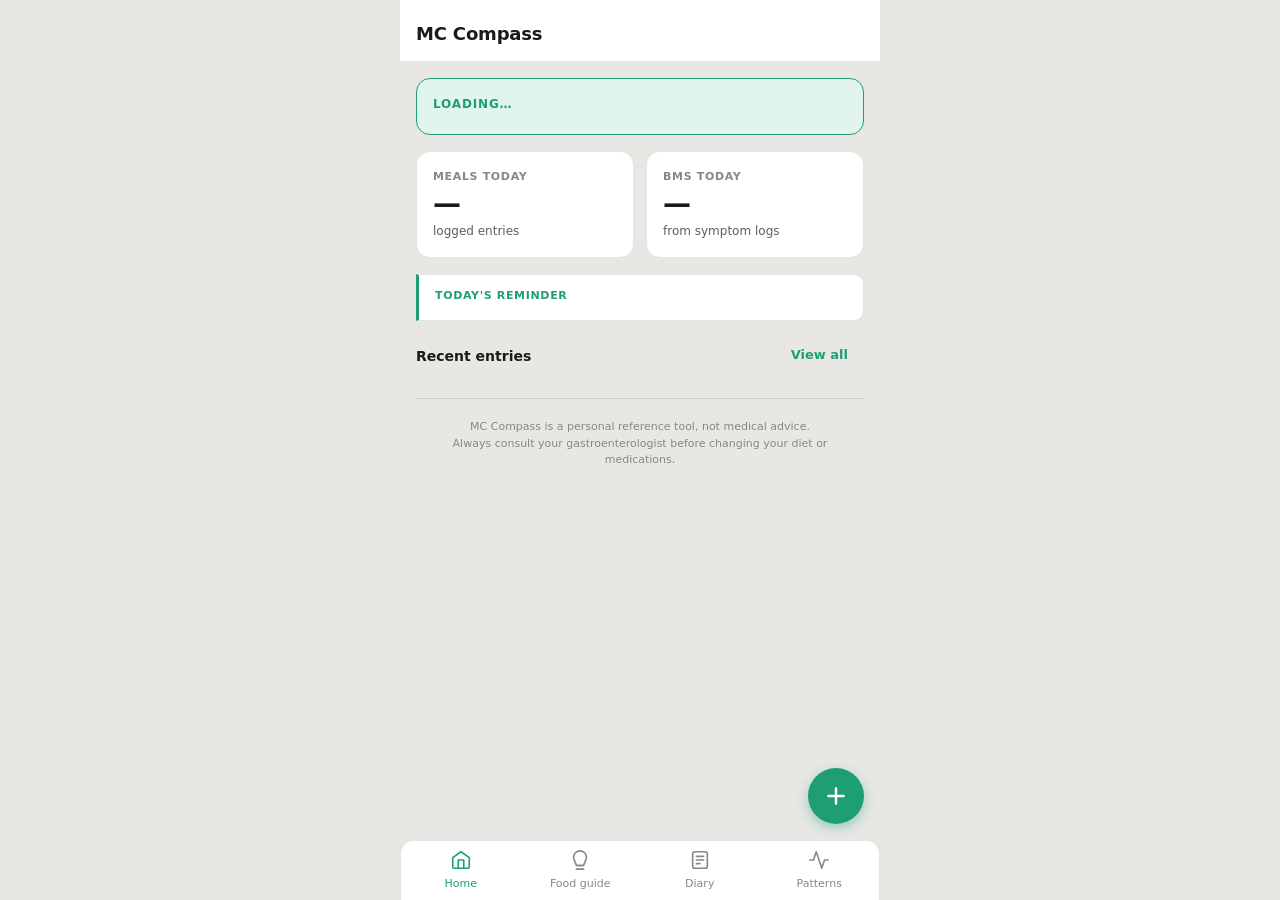
==== index.html @ d4546a67 "Add files via upload" ====
<!DOCTYPE html>
<html lang="en">
<head>
  <meta charset="UTF-8" />
  <meta name="viewport" content="width=device-width, initial-scale=1.0" />
  <meta name="description" content="MC Compass — personal dietary reference and symptom diary for lymphocytic colitis recovery." />
  <meta name="theme-color" content="#1D9E75" />
  <meta name="apple-mobile-web-app-capable" content="yes" />
  <meta name="apple-mobile-web-app-status-bar-style" content="default" />
  <meta name="apple-mobile-web-app-title" content="MC Compass" />
  <link rel="manifest" href="manifest.json" />
  <link rel="apple-touch-icon" href="icons/icon-192.png" />
  <link rel="stylesheet" href="style.css" />
  <title>MC Compass</title>
</head>
<body>

  <!-- Page header -->
  <header class="page-header">
    <span class="page-title">MC Compass</span>
    <span id="today-date" class="text-xs text-hint"></span>
  </header>

  <main class="page" id="main-content">

    <!-- Recovery phase banner -->
    <div class="phase-banner" id="phase-banner" role="status" aria-live="polite">
      <p class="phase-banner__week" id="phase-week">Loading…</p>
      <p class="phase-banner__title" id="phase-title"></p>
      <p class="phase-banner__desc" id="phase-desc"></p>
    </div>

    <!-- Today's summary — 2-up metric cards -->
    <div class="metric-grid" aria-label="Today's summary">
      <div class="metric-card">
        <p class="metric-card__label">Meals today</p>
        <p class="metric-card__value" id="meal-count">—</p>
        <p class="metric-card__sub">logged entries</p>
      </div>
      <div class="metric-card">
        <p class="metric-card__label">BMs today</p>
        <p class="metric-card__value" id="bm-count">—</p>
        <p class="metric-card__sub" id="bm-sub">from symptom logs</p>
      </div>
    </div>

    <!-- Daily tip -->
    <div class="tip-card" id="tip-card" aria-label="Daily reminder">
      <p class="tip-card__label">Today's reminder</p>
      <p class="tip-card__text" id="tip-text"></p>
    </div>

    <!-- Recent entries — last 3 -->
    <section aria-labelledby="recent-heading">
      <div style="display:flex; align-items:center; justify-content:space-between; margin-bottom:10px;">
        <h2 id="recent-heading" class="text-sm" style="font-weight:600;">Recent entries</h2>
        <a href="diary.html" class="btn btn--ghost btn--sm">View all</a>
      </div>
      <div id="recent-entries">
        <!-- Populated by JS -->
      </div>
    </section>

    <!-- Medical disclaimer — required on every screen -->
    <p class="disclaimer">
      MC Compass is a personal reference tool, not medical advice.<br>
      Always consult your gastroenterologist before changing your diet or medications.
    </p>

  </main>

  <!-- Floating action button — quick diary entry -->
  <button class="fab" id="fab" aria-label="Add diary entry">
    <svg viewBox="0 0 24 24" aria-hidden="true">
      <line x1="12" y1="5" x2="12" y2="19" />
      <line x1="5" y1="12" x2="19" y2="12" />
    </svg>
  </button>

  <!-- Bottom navigation -->
  <nav class="bottom-nav" aria-label="Main navigation">
    <a href="index.html" class="nav-item active" aria-current="page">
      <svg viewBox="0 0 24 24" aria-hidden="true">
        <path d="M3 9.5L12 3l9 6.5V20a1 1 0 01-1 1H4a1 1 0 01-1-1V9.5z" />
        <path d="M9 21V12h6v9" />
      </svg>
      Home
    </a>
    <a href="food-guide.html" class="nav-item">
      <svg viewBox="0 0 24 24" aria-hidden="true">
        <path d="M12 2a7 7 0 017 7c0 4-3 6.5-3 9H8c0-2.5-3-5-3-9a7 7 0 017-7z" />
        <line x1="8" y1="22" x2="16" y2="22" />
        <line x1="9" y1="18" x2="15" y2="18" />
      </svg>
      Food guide
    </a>
    <a href="diary.html" class="nav-item">
      <svg viewBox="0 0 24 24" aria-hidden="true">
        <rect x="4" y="3" width="16" height="18" rx="2" />
        <line x1="8" y1="8" x2="16" y2="8" />
        <line x1="8" y1="12" x2="16" y2="12" />
        <line x1="8" y1="16" x2="12" y2="16" />
      </svg>
      Diary
    </a>
    <a href="patterns.html" class="nav-item">
      <svg viewBox="0 0 24 24" aria-hidden="true">
        <polyline points="22 12 18 12 15 21 9 3 6 12 2 12" />
      </svg>
      Patterns
    </a>
  </nav>

  <script type="module">
    import {
      todayString,
      formatDateDisplay,
      formatDateShort,
      loadSettings,
      saveSettings,
      currentRecoveryWeek,
      loadAllEntries,
      getTodaysEntries,
      getSymptomSummary,
      getDailyBMTotals,
    } from 'diary.js';

    // ── On first visit, record today as recovery start date ──────────────────
    const settings = loadSettings();
    if (!settings.recoveryStartDate) {
      saveSettings({ recoveryStartDate: todayString() });
    }

    // ── Today's date display ─────────────────────────────────────────────────
    document.getElementById('today-date').textContent =
      formatDateDisplay(todayString());

    // ── Recovery phase banner ────────────────────────────────────────────────
    //
    // Three phases, determined by both time and symptom data:
    //
    //   Phase 1 — Mucosal repair (weeks 1–6)
    //     Strict safe foods only. No caution foods yet.
    //
    //   Phase 2 — Careful reintroduction (week 6+)
    //     Caution foods can be trialed one at a time, tracked in the diary.
    //
    //   Phase 3 — Maintenance (week 6+ AND symptom stability achieved)
    //     Symptom stability = 7-day rolling average ≤ 1.5 BMs/day
    //     AND no urgency days in the last 7 days.
    //     This reflects clinical normalisation, not just calendar time.
    //
    function getPhase() {
      const week = currentRecoveryWeek() || 1;

      if (week <= 6) {
        return {
          id: 'repair',
          week: `Week ${week} of recovery`,
          title: 'Mucosal repair phase',
          desc: 'Stick to safe foods only. No caution foods yet. Focus on ' +
                'soluble fibre, lean protein, and staying hydrated.',
          color: 'safe',
        };
      }

      // Week 6+ — check symptom stability for maintenance phase
      const bm7 = getDailyBMTotals(7);
      const trackedDays = bm7.filter(d => d.bmCount !== null);
      const avgBMs = trackedDays.length > 0
        ? trackedDays.reduce((s, d) => s + d.bmCount, 0) / trackedDays.length
        : null;

      const summary7 = getSymptomSummary(7);
      const noRecentUrgency = summary7.urgencyDays === 0;
      const stableAvg = avgBMs !== null && avgBMs <= 1.5;
      const hasEnoughData = trackedDays.length >= 5; // need at least 5 days logged

      if (hasEnoughData && stableAvg && noRecentUrgency) {
        return {
          id: 'maintenance',
          week: `Week ${week} · Maintenance`,
          title: 'Maintenance phase — well done',
          desc: 'Your symptoms have normalised. Keep logging to track patterns ' +
                'and catch early signs of a flare. Caution foods can now be ' +
                'trialed carefully, one at a time.',
          color: 'safe',
        };
      }

      return {
        id: 'reintroduction',
        week: `Week ${week} of recovery`,
        title: 'Careful reintroduction phase',
        desc: 'You can begin testing caution foods one at a time. Wait 3 days ' +
              'between each new food and log your response. Safe foods remain ' +
              'your baseline.',
        color: 'safe',
      };
    }

    const phase = getPhase();
    document.getElementById('phase-week').textContent  = phase.week;
    document.getElementById('phase-title').textContent = phase.title;
    document.getElementById('phase-desc').textContent  = phase.desc;

    // Style the banner differently in maintenance phase
    if (phase.id === 'maintenance') {
      const banner = document.getElementById('phase-banner');
      banner.style.borderColor = 'var(--color-safe)';
      banner.style.background  = 'var(--color-safe-bg)';
    }

    // ── Today's metrics ──────────────────────────────────────────────────────
    const todayEntries  = getTodaysEntries();
    const mealCount     = todayEntries.filter(e => e.type === 'meal').length;
    const symptomToday  = todayEntries.filter(e => e.type === 'symptom');
    const bmToday       = symptomToday.reduce((s, e) => s + (e.bmCount || 0), 0);
    const hasUrgency    = symptomToday.some(e => e.urgency === true);

    document.getElementById('meal-count').textContent = mealCount;
    document.getElementById('bm-count').textContent   = symptomToday.length > 0
      ? bmToday : '—';

    if (hasUrgency) {
      const sub = document.getElementById('bm-sub');
      sub.textContent = 'urgency logged today';
      sub.style.color = 'var(--color-caution)';
    }

    // Colour-code the BM count
    const bmEl = document.getElementById('bm-count');
    if (bmToday >= 4)      bmEl.style.color = 'var(--color-avoid)';
    else if (bmToday >= 2) bmEl.style.color = 'var(--color-caution)';
    else if (bmToday >= 0 && symptomToday.length > 0)
                           bmEl.style.color = 'var(--color-safe)';

    // ── Daily tips ───────────────────────────────────────────────────────────
    //
    // Rotates daily based on day-of-year so the same tip doesn't show
    // two days in a row. All tips are sourced from the verified guidance
    // in this conversation — nothing invented.
    //
    const TIPS = [
      'Cook rice or potatoes, then cool them in the fridge before reheating. This increases resistant starch, which feeds beneficial gut bacteria.',
      'Carrots must be peeled AND steamed until completely soft before eating. Raw or crunchy carrots will worsen symptoms.',
      'Decaf coffee still contains chlorogenic acids that stimulate your colon. Switch to ginger or chamomile tea instead.',
      'Aim for 5–6 small meals rather than 3 large ones. Large meals trigger the gastrocolic reflex, which worsens urgency.',
      'Check every packaged food label for artificial sweeteners — they appear in "diet," "light," and "sugar-free" products and are toxic to gut bacteria.',
      'Banana is the only raw fruit confirmed safe right now. All other fruit must be cooked, canned, or peeled and very ripe.',
      'Oats must be rolled or instant — not steel-cut. Steel-cut oats retain more insoluble fibre that can worsen loose stools.',
      'Olive oil is your only cooking fat right now — approximately 1 teaspoon per meal as a drizzle. No butter, no coconut oil.',
      'Hydration matters even when you\'re not in a flare. Loose stools cause ongoing fluid and electrolyte loss. Coconut water or bone broth replaces electrolytes better than plain water.',
      'The green tops of spring onions are lower FODMAP than the white bulb. If you want onion flavour, use a small amount of the green part only — cooked.',
      'Salmon baked with lemon juice is one of the most anti-inflammatory meals available. Omega-3 fatty acids directly reduce colonic inflammation.',
      'A food diary is the only reliable way to find your personal triggers. Write down what you eat and note any symptoms 1 hour and 4 hours later.',
      'Peppermint tea reduces intestinal spasm — but if you have heartburn or reflux, use ginger or chamomile instead.',
      'Spinach must be fully wilted before eating. Blending cooked spinach into soups is the easiest way to get the nutrients without the fibre impact.',
      'When reintroducing a new food, add one at a time and wait 3 full days before adding the next. This is the only way to identify which foods are your personal triggers.',
      'Gluten is worth trialing an elimination of — even without celiac, it can maintain background colonic inflammation. Try 4–6 weeks without it.',
      'NSAIDs (ibuprofen, naproxen, aspirin) are one of the strongest triggers for lymphocytic colitis. Use acetaminophen (Tylenol) for pain instead.',
      'Sweet potato should be peeled and boiled until soft — not baked with the skin on. The skin adds insoluble fibre that worsens loose stools.',
      'Turmeric with a pinch of black pepper is anti-inflammatory and safe to add to cooked dishes. The black pepper dramatically increases curcumin absorption.',
      'Bone broth is more than a warm drink — it provides collagen precursors that support gut lining repair. Sip it warm between meals.',
      'Chicory and Pero coffee substitutes are high in inulin — a FODMAP fibre that pulls water into the colon. Avoid until full recovery.',
      'The goal right now is soluble fibre, not insoluble fibre. Soluble fibre (oats, banana, cooked vegetables) forms a gel that slows transit. Insoluble fibre (raw veg, whole grains, nuts) speeds it up.',
    ];

    const dayOfYear = Math.floor(
      (new Date() - new Date(new Date().getFullYear(), 0, 0)) / 86400000
    );
    document.getElementById('tip-text').textContent =
      TIPS[dayOfYear % TIPS.length];

    // ── Recent entries ───────────────────────────────────────────────────────
    const allEntries   = loadAllEntries().slice(0, 3); // newest first, max 3
    const recentEl     = document.getElementById('recent-entries');

    if (allEntries.length === 0) {
      recentEl.innerHTML = `
        <div class="empty-state">
          <svg class="empty-state__icon" viewBox="0 0 24 24" aria-hidden="true">
            <rect x="4" y="3" width="16" height="18" rx="2"/>
            <line x1="8" y1="8" x2="16" y2="8"/>
            <line x1="8" y1="12" x2="16" y2="12"/>
            <line x1="8" y1="16" x2="12" y2="16"/>
          </svg>
          <p class="empty-state__title">No entries yet</p>
          <p class="empty-state__body">
            Tap the + button to log your first meal or symptom check.
          </p>
          <a href="diary.html?action=add-meal" class="btn btn--primary">
            Log your first meal
          </a>
        </div>`;
    } else {
      recentEl.innerHTML = allEntries.map(entry => {
        const isMeal = entry.type === 'meal';
        const label  = isMeal ? 'Meal' : 'Symptoms';
        const labelClass = isMeal
          ? 'entry-card__label--meal'
          : 'entry-card__label--symptom';

        let mainText = '';
        let metaText = '';

        if (isMeal) {
          const foods = Array.isArray(entry.foods) ? entry.foods : [];
          mainText = foods.length > 0 ? foods.join(', ') : 'Meal logged';
          metaText = entry.portion ? `Portion: ${entry.portion}` : '';
        } else {
          const bms     = entry.bmCount ?? 0;
          const urgency = entry.urgency ? ' · Urgency' : '';
          const bloat   = typeof entry.bloating === 'number'
            ? ` · Bloating ${entry.bloating}/5` : '';
          mainText = `${bms} BM${bms !== 1 ? 's' : ''}${urgency}${bloat}`;
          metaText = entry.symptomNotes || '';
        }

        const dateLabel = entry.date === todayString()
          ? 'Today'
          : formatDateShort(entry.date);

        return `
          <div class="entry-card">
            <span class="entry-card__time">${dateLabel}<br>${entry.time}</span>
            <div class="entry-card__content">
              <p class="entry-card__label ${labelClass}">${label}</p>
              <p class="entry-card__foods">${mainText}</p>
              ${metaText ? `<p class="entry-card__meta">${metaText}</p>` : ''}
            </div>
          </div>`;
      }).join('');
    }

    // ── FAB — navigate to diary with quick-add intent ────────────────────────
    document.getElementById('fab').addEventListener('click', () => {
      window.location.href = 'diary.html?action=add-meal';
    });

    // ── Service worker registration ──────────────────────────────────────────
    if ('serviceWorker' in navigator) {
      navigator.serviceWorker.register('sw.js').catch(err => {
        console.warn('Service worker registration failed:', err);
      });
    }
  </script>

</body>
</html>
---- style.css ----
/*
 * style.css
 * Lymphocytic Colitis Companion — Shared Styles
 *
 * Design decisions:
 *   - Mobile-first. Base styles target 375px (iPhone SE). Desktop gets
 *     a centred single-column layout capped at 480px — this is a personal
 *     health tool, not a dashboard, so wide layouts add nothing.
 *   - Three-tier colour system mirrors the food data tiers:
 *       --color-safe    teal   #1D9E75  (matches PWA theme_color in manifest)
 *       --color-caution amber  #BA7517
 *       --color-avoid   red    #E24B4A
 *   - Typography: system-ui stack — no web font requests, fast first paint,
 *     works offline without a CDN dependency.
 *   - Reduced motion respected via prefers-reduced-motion.
 *   - Focus rings visible for keyboard/switch access.
 *   - Bottom nav uses safe-area-inset for iPhone notch/home bar clearance.
 */

/* ─── RESET & ROOT ─────────────────────────────────────────────────────────── */

*, *::before, *::after {
  box-sizing: border-box;
  margin: 0;
  padding: 0;
}

:root {
  /* Tier colours */
  --color-safe:           #1D9E75;
  --color-safe-bg:        #E1F5EE;
  --color-safe-text:      #085041;
  --color-caution:        #BA7517;
  --color-caution-bg:     #FAEEDA;
  --color-caution-text:   #633806;
  --color-avoid:          #E24B4A;
  --color-avoid-bg:       #FCEBEB;
  --color-avoid-text:     #501313;

  /* Neutrals */
  --color-bg:             #ffffff;
  --color-surface:        #f7f6f3;
  --color-border:         rgba(0, 0, 0, 0.10);
  --color-border-strong:  rgba(0, 0, 0, 0.22);
  --color-text:           #1a1a1a;
  --color-text-secondary: #5f5e5a;
  --color-text-hint:      #888780;

  /* Interactive */
  --color-primary:        #1D9E75;
  --color-primary-dark:   #0F6E56;
  --color-focus-ring:     #1D9E75;

  /* Typography */
  --font:        system-ui, -apple-system, BlinkMacSystemFont, "Segoe UI",
                 Roboto, Helvetica, Arial, sans-serif;
  --font-mono:   ui-monospace, "SF Mono", Consolas, monospace;

  /* Spacing scale */
  --space-1:  4px;
  --space-2:  8px;
  --space-3:  12px;
  --space-4:  16px;
  --space-5:  20px;
  --space-6:  24px;
  --space-8:  32px;

  /* Radius */
  --radius-sm: 6px;
  --radius-md: 10px;
  --radius-lg: 14px;
  --radius-pill: 999px;

  /* Shadows — subtle only, no heavy elevation */
  --shadow-card: 0 1px 3px rgba(0,0,0,0.07), 0 1px 2px rgba(0,0,0,0.05);

  /* Nav */
  --nav-height: 60px;

  /* Layout */
  --max-width: 480px;
}

html {
  font-size: 16px;
  -webkit-text-size-adjust: 100%;
}

body {
  font-family: var(--font);
  font-size: 1rem;
  line-height: 1.6;
  color: var(--color-text);
  background: var(--color-surface);
  min-height: 100dvh;
  /* Push content above bottom nav */
  padding-bottom: calc(var(--nav-height) + env(safe-area-inset-bottom, 0px));
}

/* ─── LAYOUT ────────────────────────────────────────────────────────────────── */

.page {
  max-width: var(--max-width);
  margin: 0 auto;
  padding: var(--space-4);
}

/* Page header — title + optional action button */
.page-header {
  display: flex;
  align-items: center;
  justify-content: space-between;
  padding: var(--space-5) var(--space-4) var(--space-3);
  background: var(--color-bg);
  position: sticky;
  top: 0;
  z-index: 10;
  border-bottom: 1px solid var(--color-border);
  max-width: var(--max-width);
  margin: 0 auto;
}

.page-title {
  font-size: 1.125rem;
  font-weight: 600;
  color: var(--color-text);
  letter-spacing: -0.01em;
}

/* ─── BOTTOM NAVIGATION ─────────────────────────────────────────────────────── */
/*
 * Fixed bottom nav with four tabs. Uses safe-area-inset-bottom to clear
 * the iPhone home bar. Active tab uses the teal brand colour.
 */

.bottom-nav {
  position: fixed;
  bottom: 0;
  left: 0;
  right: 0;
  height: calc(var(--nav-height) + env(safe-area-inset-bottom, 0px));
  padding-bottom: env(safe-area-inset-bottom, 0px);
  background: var(--color-bg);
  border-top: 1px solid var(--color-border);
  display: flex;
  align-items: stretch;
  z-index: 100;
}

.nav-item {
  flex: 1;
  display: flex;
  flex-direction: column;
  align-items: center;
  justify-content: center;
  gap: var(--space-1);
  text-decoration: none;
  color: var(--color-text-hint);
  font-size: 0.6875rem;
  font-weight: 500;
  padding: var(--space-2) 0;
  transition: color 0.15s ease;
  -webkit-tap-highlight-color: transparent;
}

.nav-item svg {
  width: 22px;
  height: 22px;
  stroke: currentColor;
  fill: none;
  stroke-width: 1.75;
  stroke-linecap: round;
  stroke-linejoin: round;
  flex-shrink: 0;
}

.nav-item.active,
.nav-item:focus-visible {
  color: var(--color-primary);
}

.nav-item:focus-visible {
  outline: 2px solid var(--color-focus-ring);
  outline-offset: -2px;
}

/* ─── CARDS ─────────────────────────────────────────────────────────────────── */

.card {
  background: var(--color-bg);
  border-radius: var(--radius-lg);
  border: 1px solid var(--color-border);
  padding: var(--space-4);
  box-shadow: var(--shadow-card);
}

.card + .card {
  margin-top: var(--space-3);
}

.card-title {
  font-size: 0.875rem;
  font-weight: 600;
  color: var(--color-text);
  margin-bottom: var(--space-2);
}

.card-body {
  font-size: 0.875rem;
  color: var(--color-text-secondary);
  line-height: 1.65;
}

/* ─── TIER BADGES ────────────────────────────────────────────────────────────── */
/*
 * Used on food cards to show safe / caution / avoid at a glance.
 * Colour choices match the clinical tiers from data.js.
 */

.tier-badge {
  display: inline-flex;
  align-items: center;
  gap: var(--space-1);
  font-size: 0.6875rem;
  font-weight: 600;
  text-transform: uppercase;
  letter-spacing: 0.05em;
  padding: 3px var(--space-2);
  border-radius: var(--radius-pill);
}

.tier-badge--safe {
  background: var(--color-safe-bg);
  color: var(--color-safe-text);
}

.tier-badge--caution {
  background: var(--color-caution-bg);
  color: var(--color-caution-text);
}

.tier-badge--avoid {
  background: var(--color-avoid-bg);
  color: var(--color-avoid-text);
}

/* ─── FOOD CARDS ─────────────────────────────────────────────────────────────── */
/*
 * Each food item in the food guide. Left border colour encodes tier
 * at a glance — useful when scrolling fast.
 */

.food-card {
  background: var(--color-bg);
  border-radius: var(--radius-md);
  border: 1px solid var(--color-border);
  border-left-width: 3px;
  padding: var(--space-3) var(--space-4);
  margin-bottom: var(--space-2);
}

.food-card--safe    { border-left-color: var(--color-safe); }
.food-card--caution { border-left-color: var(--color-caution); }
.food-card--avoid   { border-left-color: var(--color-avoid); }

.food-card__name {
  font-size: 0.9375rem;
  font-weight: 600;
  color: var(--color-text);
  margin-bottom: var(--space-1);
}

.food-card__prep {
  font-size: 0.8125rem;
  color: var(--color-text-secondary);
  line-height: 1.5;
  margin-bottom: var(--space-2);
}

/* Prep note has a subtle background to visually separate it —
   this is the most important field to read before eating anything */
.food-card__prep-label {
  font-size: 0.6875rem;
  font-weight: 600;
  text-transform: uppercase;
  letter-spacing: 0.05em;
  color: var(--color-text-hint);
  margin-bottom: var(--space-1);
}

.food-card__prep-text {
  background: var(--color-surface);
  border-radius: var(--radius-sm);
  padding: var(--space-2) var(--space-3);
  font-size: 0.8125rem;
  color: var(--color-text);
  line-height: 1.55;
}

.food-card__reason {
  font-size: 0.8125rem;
  color: var(--color-text-secondary);
  line-height: 1.55;
  margin-top: var(--space-2);
}

.food-card__caution-note {
  display: flex;
  gap: var(--space-2);
  background: var(--color-caution-bg);
  border-radius: var(--radius-sm);
  padding: var(--space-2) var(--space-3);
  margin-top: var(--space-2);
  font-size: 0.8125rem;
  color: var(--color-caution-text);
  line-height: 1.5;
}

/* Collapsed by default — expanded on tap */
.food-card__detail {
  display: none;
  margin-top: var(--space-2);
}

.food-card.is-expanded .food-card__detail {
  display: block;
}

.food-card__expand-btn {
  background: none;
  border: none;
  padding: 0;
  font-size: 0.8125rem;
  color: var(--color-primary);
  cursor: pointer;
  font-family: var(--font);
  font-weight: 500;
  margin-top: var(--space-1);
}

.food-card__expand-btn:focus-visible {
  outline: 2px solid var(--color-focus-ring);
  border-radius: var(--radius-sm);
}

/* ─── SEARCH & FILTER ────────────────────────────────────────────────────────── */

.search-bar {
  position: relative;
  margin-bottom: var(--space-4);
}

.search-bar__input {
  width: 100%;
  padding: var(--space-3) var(--space-4) var(--space-3) 40px;
  font-size: 0.9375rem;
  font-family: var(--font);
  border: 1px solid var(--color-border-strong);
  border-radius: var(--radius-pill);
  background: var(--color-bg);
  color: var(--color-text);
  appearance: none;
  -webkit-appearance: none;
}

.search-bar__input:focus {
  outline: none;
  border-color: var(--color-primary);
  box-shadow: 0 0 0 3px rgba(29, 158, 117, 0.15);
}

.search-bar__icon {
  position: absolute;
  left: 13px;
  top: 50%;
  transform: translateY(-50%);
  width: 18px;
  height: 18px;
  stroke: var(--color-text-hint);
  fill: none;
  stroke-width: 2;
  stroke-linecap: round;
  stroke-linejoin: round;
  pointer-events: none;
}

/* Horizontal pill filter tabs for tier/category */
.filter-tabs {
  display: flex;
  gap: var(--space-2);
  overflow-x: auto;
  padding-bottom: var(--space-2);
  scrollbar-width: none;
  -ms-overflow-style: none;
  margin-bottom: var(--space-4);
}

.filter-tabs::-webkit-scrollbar { display: none; }

.filter-tab {
  flex-shrink: 0;
  padding: var(--space-2) var(--space-4);
  border-radius: var(--radius-pill);
  border: 1px solid var(--color-border-strong);
  background: var(--color-bg);
  font-size: 0.8125rem;
  font-family: var(--font);
  font-weight: 500;
  color: var(--color-text-secondary);
  cursor: pointer;
  transition: background 0.12s ease, color 0.12s ease, border-color 0.12s ease;
  white-space: nowrap;
}

.filter-tab.is-active,
.filter-tab:focus-visible {
  background: var(--color-primary);
  border-color: var(--color-primary);
  color: #ffffff;
}

.filter-tab:focus-visible {
  outline: 2px solid var(--color-focus-ring);
  outline-offset: 2px;
}

/* ─── DIARY ENTRIES ──────────────────────────────────────────────────────────── */

.diary-day-header {
  font-size: 0.75rem;
  font-weight: 600;
  text-transform: uppercase;
  letter-spacing: 0.07em;
  color: var(--color-text-hint);
  padding: var(--space-4) 0 var(--space-2);
}

.entry-card {
  background: var(--color-bg);
  border-radius: var(--radius-md);
  border: 1px solid var(--color-border);
  padding: var(--space-3) var(--space-4);
  margin-bottom: var(--space-2);
  display: flex;
  gap: var(--space-3);
  align-items: flex-start;
}

.entry-card__time {
  font-size: 0.75rem;
  color: var(--color-text-hint);
  font-variant-numeric: tabular-nums;
  white-space: nowrap;
  padding-top: 2px;
  min-width: 38px;
}

.entry-card__content {
  flex: 1;
  min-width: 0;
}

.entry-card__label {
  font-size: 0.6875rem;
  font-weight: 600;
  text-transform: uppercase;
  letter-spacing: 0.05em;
  margin-bottom: var(--space-1);
}

.entry-card__label--meal    { color: var(--color-safe); }
.entry-card__label--symptom { color: var(--color-caution); }

.entry-card__foods {
  font-size: 0.875rem;
  font-weight: 500;
  color: var(--color-text);
  white-space: nowrap;
  overflow: hidden;
  text-overflow: ellipsis;
}

.entry-card__meta {
  font-size: 0.8125rem;
  color: var(--color-text-secondary);
  margin-top: 2px;
}

.entry-card__delete {
  background: none;
  border: none;
  padding: var(--space-1);
  color: var(--color-text-hint);
  cursor: pointer;
  border-radius: var(--radius-sm);
  flex-shrink: 0;
  line-height: 1;
}

.entry-card__delete:focus-visible {
  outline: 2px solid var(--color-avoid);
  color: var(--color-avoid);
}

.entry-card__delete svg {
  width: 16px;
  height: 16px;
  stroke: currentColor;
  fill: none;
  stroke-width: 1.75;
  stroke-linecap: round;
  stroke-linejoin: round;
}

/* Symptom chips — quick visual summary on a symptom entry */
.symptom-chips {
  display: flex;
  flex-wrap: wrap;
  gap: var(--space-1);
  margin-top: var(--space-2);
}

.symptom-chip {
  font-size: 0.6875rem;
  font-weight: 500;
  padding: 2px var(--space-2);
  border-radius: var(--radius-pill);
  background: var(--color-surface);
  color: var(--color-text-secondary);
  border: 1px solid var(--color-border);
}

.symptom-chip--alert {
  background: var(--color-caution-bg);
  color: var(--color-caution-text);
  border-color: transparent;
}

/* ─── FORMS ──────────────────────────────────────────────────────────────────── */

.form-section {
  margin-bottom: var(--space-5);
}

.form-label {
  display: block;
  font-size: 0.8125rem;
  font-weight: 600;
  color: var(--color-text);
  margin-bottom: var(--space-2);
}

.form-hint {
  font-size: 0.75rem;
  color: var(--color-text-hint);
  margin-top: var(--space-1);
  line-height: 1.4;
}

.form-input,
.form-select,
.form-textarea {
  width: 100%;
  padding: var(--space-3) var(--space-4);
  font-size: 0.9375rem;
  font-family: var(--font);
  border: 1px solid var(--color-border-strong);
  border-radius: var(--radius-md);
  background: var(--color-bg);
  color: var(--color-text);
  appearance: none;
  -webkit-appearance: none;
  transition: border-color 0.12s ease, box-shadow 0.12s ease;
}

.form-input:focus,
.form-select:focus,
.form-textarea:focus {
  outline: none;
  border-color: var(--color-primary);
  box-shadow: 0 0 0 3px rgba(29, 158, 117, 0.15);
}

.form-textarea {
  resize: vertical;
  min-height: 80px;
}

/* Portion size — three large tap targets side by side */
.portion-group {
  display: grid;
  grid-template-columns: repeat(3, 1fr);
  gap: var(--space-2);
}

.portion-option {
  position: relative;
}

.portion-option input[type="radio"] {
  position: absolute;
  opacity: 0;
  width: 0;
  height: 0;
}

.portion-option label {
  display: flex;
  flex-direction: column;
  align-items: center;
  justify-content: center;
  gap: 2px;
  padding: var(--space-3);
  border-radius: var(--radius-md);
  border: 1px solid var(--color-border-strong);
  cursor: pointer;
  font-size: 0.875rem;
  font-weight: 500;
  color: var(--color-text-secondary);
  transition: border-color 0.12s, background 0.12s, color 0.12s;
  text-align: center;
}

.portion-option label span {
  font-size: 0.6875rem;
  font-weight: 400;
  color: var(--color-text-hint);
}

.portion-option input:checked + label {
  border-color: var(--color-primary);
  background: var(--color-safe-bg);
  color: var(--color-safe-text);
}

.portion-option input:focus-visible + label {
  outline: 2px solid var(--color-focus-ring);
  outline-offset: 2px;
}

/* Bloating slider */
.bloating-slider {
  width: 100%;
  accent-color: var(--color-primary);
  height: 4px;
  cursor: pointer;
}

.bloating-labels {
  display: flex;
  justify-content: space-between;
  font-size: 0.6875rem;
  color: var(--color-text-hint);
  margin-top: var(--space-1);
}

/* Yes/No toggle for urgency and cramping */
.toggle-group {
  display: grid;
  grid-template-columns: 1fr 1fr;
  gap: var(--space-2);
}

.toggle-option {
  position: relative;
}

.toggle-option input[type="radio"] {
  position: absolute;
  opacity: 0;
  width: 0;
  height: 0;
}

.toggle-option label {
  display: flex;
  align-items: center;
  justify-content: center;
  padding: var(--space-3);
  border-radius: var(--radius-md);
  border: 1px solid var(--color-border-strong);
  cursor: pointer;
  font-size: 0.875rem;
  font-weight: 500;
  color: var(--color-text-secondary);
  transition: border-color 0.12s, background 0.12s, color 0.12s;
}

.toggle-option input:checked + label {
  border-color: var(--color-primary);
  background: var(--color-safe-bg);
  color: var(--color-safe-text);
}

.toggle-option.toggle-option--no input:checked + label {
  border-color: var(--color-avoid);
  background: var(--color-avoid-bg);
  color: var(--color-avoid-text);
}

.toggle-option input:focus-visible + label {
  outline: 2px solid var(--color-focus-ring);
  outline-offset: 2px;
}

/* ─── BUTTONS ────────────────────────────────────────────────────────────────── */

.btn {
  display: inline-flex;
  align-items: center;
  justify-content: center;
  gap: var(--space-2);
  padding: var(--space-3) var(--space-6);
  border-radius: var(--radius-pill);
  border: none;
  font-size: 0.9375rem;
  font-family: var(--font);
  font-weight: 600;
  cursor: pointer;
  text-decoration: none;
  transition: opacity 0.12s ease, transform 0.1s ease;
  -webkit-tap-highlight-color: transparent;
}

.btn:active { transform: scale(0.97); }

.btn:focus-visible {
  outline: 2px solid var(--color-focus-ring);
  outline-offset: 2px;
}

.btn--primary {
  background: var(--color-primary);
  color: #ffffff;
}

.btn--primary:hover { background: var(--color-primary-dark); }

.btn--secondary {
  background: var(--color-surface);
  color: var(--color-text);
  border: 1px solid var(--color-border-strong);
}

.btn--ghost {
  background: transparent;
  color: var(--color-primary);
  padding-left: 0;
  padding-right: 0;
}

.btn--full { width: 100%; }

.btn--sm {
  font-size: 0.8125rem;
  padding: var(--space-2) var(--space-4);
}

.btn--danger {
  background: var(--color-avoid-bg);
  color: var(--color-avoid-text);
  border: 1px solid var(--color-avoid);
}

/* Floating action button — primary diary entry trigger */
.fab {
  position: fixed;
  bottom: calc(var(--nav-height) + env(safe-area-inset-bottom, 0px) + var(--space-4));
  right: var(--space-4);
  width: 56px;
  height: 56px;
  border-radius: 50%;
  background: var(--color-primary);
  color: #ffffff;
  border: none;
  cursor: pointer;
  display: flex;
  align-items: center;
  justify-content: center;
  box-shadow: 0 4px 12px rgba(29, 158, 117, 0.4);
  z-index: 50;
  -webkit-tap-highlight-color: transparent;
  transition: transform 0.15s ease, box-shadow 0.15s ease;
}

.fab:active {
  transform: scale(0.93);
  box-shadow: 0 2px 6px rgba(29, 158, 117, 0.3);
}

.fab:focus-visible {
  outline: 3px solid var(--color-focus-ring);
  outline-offset: 3px;
}

.fab svg {
  width: 26px;
  height: 26px;
  stroke: currentColor;
  fill: none;
  stroke-width: 2.25;
  stroke-linecap: round;
  stroke-linejoin: round;
}

/* ─── HOME SCREEN COMPONENTS ─────────────────────────────────────────────────── */

/* Recovery phase banner — top of home screen */
.phase-banner {
  background: var(--color-safe-bg);
  border: 1px solid var(--color-safe);
  border-radius: var(--radius-lg);
  padding: var(--space-4);
  margin-bottom: var(--space-4);
}

.phase-banner__week {
  font-size: 0.75rem;
  font-weight: 600;
  text-transform: uppercase;
  letter-spacing: 0.07em;
  color: var(--color-safe);
  margin-bottom: var(--space-1);
}

.phase-banner__title {
  font-size: 1rem;
  font-weight: 700;
  color: var(--color-safe-text);
  margin-bottom: var(--space-1);
}

.phase-banner__desc {
  font-size: 0.8125rem;
  color: var(--color-safe-text);
  line-height: 1.5;
  opacity: 0.85;
}

/* Summary metric cards — 2-up grid on home screen */
.metric-grid {
  display: grid;
  grid-template-columns: 1fr 1fr;
  gap: var(--space-3);
  margin-bottom: var(--space-4);
}

.metric-card {
  background: var(--color-bg);
  border: 1px solid var(--color-border);
  border-radius: var(--radius-lg);
  padding: var(--space-4);
}

.metric-card__label {
  font-size: 0.6875rem;
  font-weight: 600;
  text-transform: uppercase;
  letter-spacing: 0.06em;
  color: var(--color-text-hint);
  margin-bottom: var(--space-1);
}

.metric-card__value {
  font-size: 1.75rem;
  font-weight: 700;
  color: var(--color-text);
  line-height: 1;
  font-variant-numeric: tabular-nums;
}

.metric-card__sub {
  font-size: 0.75rem;
  color: var(--color-text-secondary);
  margin-top: var(--space-1);
}

/* Daily tip card */
.tip-card {
  background: var(--color-bg);
  border: 1px solid var(--color-border);
  border-left: 3px solid var(--color-primary);
  border-radius: 0 var(--radius-md) var(--radius-md) 0;
  padding: var(--space-3) var(--space-4);
  margin-bottom: var(--space-4);
}

.tip-card__label {
  font-size: 0.6875rem;
  font-weight: 600;
  text-transform: uppercase;
  letter-spacing: 0.06em;
  color: var(--color-primary);
  margin-bottom: var(--space-1);
}

.tip-card__text {
  font-size: 0.875rem;
  color: var(--color-text);
  line-height: 1.55;
}

/* ─── PATTERNS SCREEN ────────────────────────────────────────────────────────── */

.chart-container {
  position: relative;
  height: 200px;
  margin: var(--space-4) 0;
}

.stat-grid {
  display: grid;
  grid-template-columns: 1fr 1fr;
  gap: var(--space-3);
  margin-bottom: var(--space-4);
}

.stat-card {
  background: var(--color-bg);
  border: 1px solid var(--color-border);
  border-radius: var(--radius-lg);
  padding: var(--space-4);
  text-align: center;
}

.stat-card__value {
  font-size: 2rem;
  font-weight: 700;
  color: var(--color-text);
  line-height: 1;
  font-variant-numeric: tabular-nums;
}

.stat-card__label {
  font-size: 0.75rem;
  color: var(--color-text-secondary);
  margin-top: var(--space-1);
  line-height: 1.4;
}

.stat-card--alert .stat-card__value { color: var(--color-caution); }
.stat-card--good  .stat-card__value { color: var(--color-safe); }

/* Trigger correlation list */
.trigger-row {
  display: flex;
  align-items: center;
  justify-content: space-between;
  padding: var(--space-3) 0;
  border-bottom: 1px solid var(--color-border);
}

.trigger-row:last-child { border-bottom: none; }

.trigger-row__food {
  font-size: 0.875rem;
  font-weight: 500;
  color: var(--color-text);
}

.trigger-row__date {
  font-size: 0.8125rem;
  color: var(--color-text-secondary);
}

/* ─── EMPTY STATES ───────────────────────────────────────────────────────────── */

.empty-state {
  text-align: center;
  padding: var(--space-8) var(--space-4);
  color: var(--color-text-secondary);
}

.empty-state__icon {
  width: 48px;
  height: 48px;
  stroke: var(--color-text-hint);
  fill: none;
  stroke-width: 1.5;
  stroke-linecap: round;
  stroke-linejoin: round;
  margin: 0 auto var(--space-4);
  display: block;
}

.empty-state__title {
  font-size: 1rem;
  font-weight: 600;
  color: var(--color-text);
  margin-bottom: var(--space-2);
}

.empty-state__body {
  font-size: 0.875rem;
  line-height: 1.6;
  max-width: 260px;
  margin: 0 auto var(--space-5);
}

/* ─── DISCLAIMER BANNER ──────────────────────────────────────────────────────── */
/*
 * Medical disclaimer — shown at the bottom of every screen.
 * Small but visible. Required for any health-related app.
 */

.disclaimer {
  font-size: 0.6875rem;
  color: var(--color-text-hint);
  text-align: center;
  line-height: 1.5;
  padding: var(--space-5) var(--space-4) var(--space-3);
  border-top: 1px solid var(--color-border);
  margin-top: var(--space-6);
}

/* ─── UTILITIES ──────────────────────────────────────────────────────────────── */

.sr-only {
  position: absolute;
  width: 1px;
  height: 1px;
  padding: 0;
  margin: -1px;
  overflow: hidden;
  clip: rect(0, 0, 0, 0);
  white-space: nowrap;
  border-width: 0;
}

.text-secondary { color: var(--color-text-secondary); }
.text-hint      { color: var(--color-text-hint); }
.text-sm        { font-size: 0.875rem; }
.text-xs        { font-size: 0.75rem; }
.mt-2           { margin-top: var(--space-2); }
.mt-3           { margin-top: var(--space-3); }
.mt-4           { margin-top: var(--space-4); }
.mb-4           { margin-bottom: var(--space-4); }

.divider {
  border: none;
  border-top: 1px solid var(--color-border);
  margin: var(--space-5) 0;
}

/* ─── REDUCED MOTION ─────────────────────────────────────────────────────────── */

@media (prefers-reduced-motion: reduce) {
  *, *::before, *::after {
    transition-duration: 0.01ms !important;
    animation-duration: 0.01ms !important;
  }
}

/* ─── DESKTOP CENTERING ──────────────────────────────────────────────────────── */
/*
 * On wide screens, centre everything in a phone-width column.
 * The bottom nav also centres — it looks like a phone app on desktop,
 * which is appropriate for a personal mobile health tool.
 */

@media (min-width: 600px) {
  body {
    background: #e8e7e4;
  }

  .page,
  .page-header {
    max-width: var(--max-width);
    margin-left: auto;
    margin-right: auto;
  }

  .bottom-nav {
    max-width: var(--max-width);
    left: 50%;
    transform: translateX(-50%);
    border-left: 1px solid var(--color-border);
    border-right: 1px solid var(--color-border);
    border-radius: var(--radius-lg) var(--radius-lg) 0 0;
  }

  .fab {
    right: calc(50% - var(--max-width) / 2 + var(--space-4));
  }
}
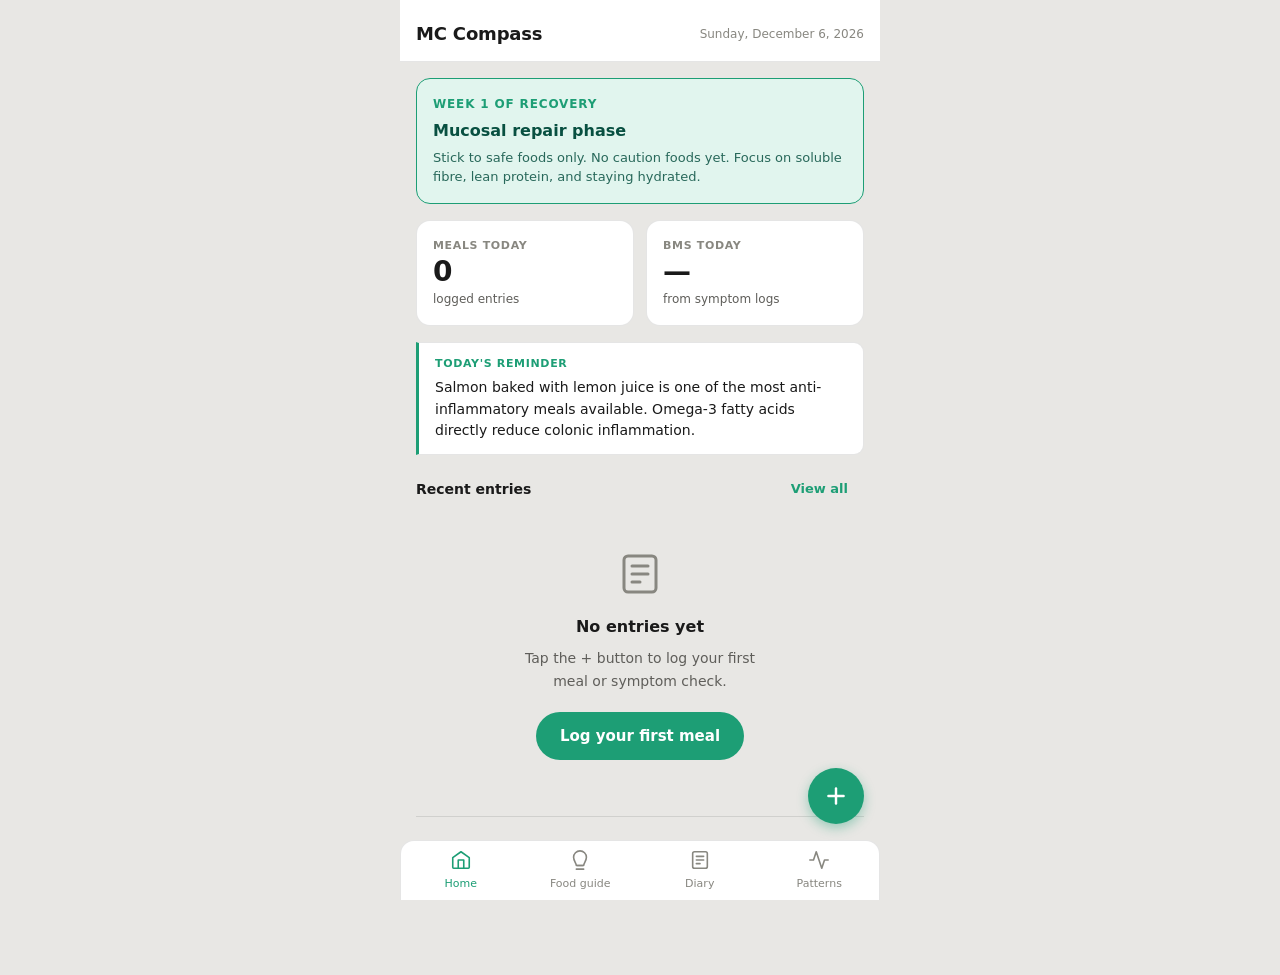
==== commit a9d10565: "Fix import path for diary.js in index.html" ====
--- a/index.html
+++ b/index.html
@@ -123,7 +123,7 @@
       getTodaysEntries,
       getSymptomSummary,
       getDailyBMTotals,
-    } from 'diary.js';
+    } from './diary.js';
 
     // ── On first visit, record today as recovery start date ──────────────────
     const settings = loadSettings();
